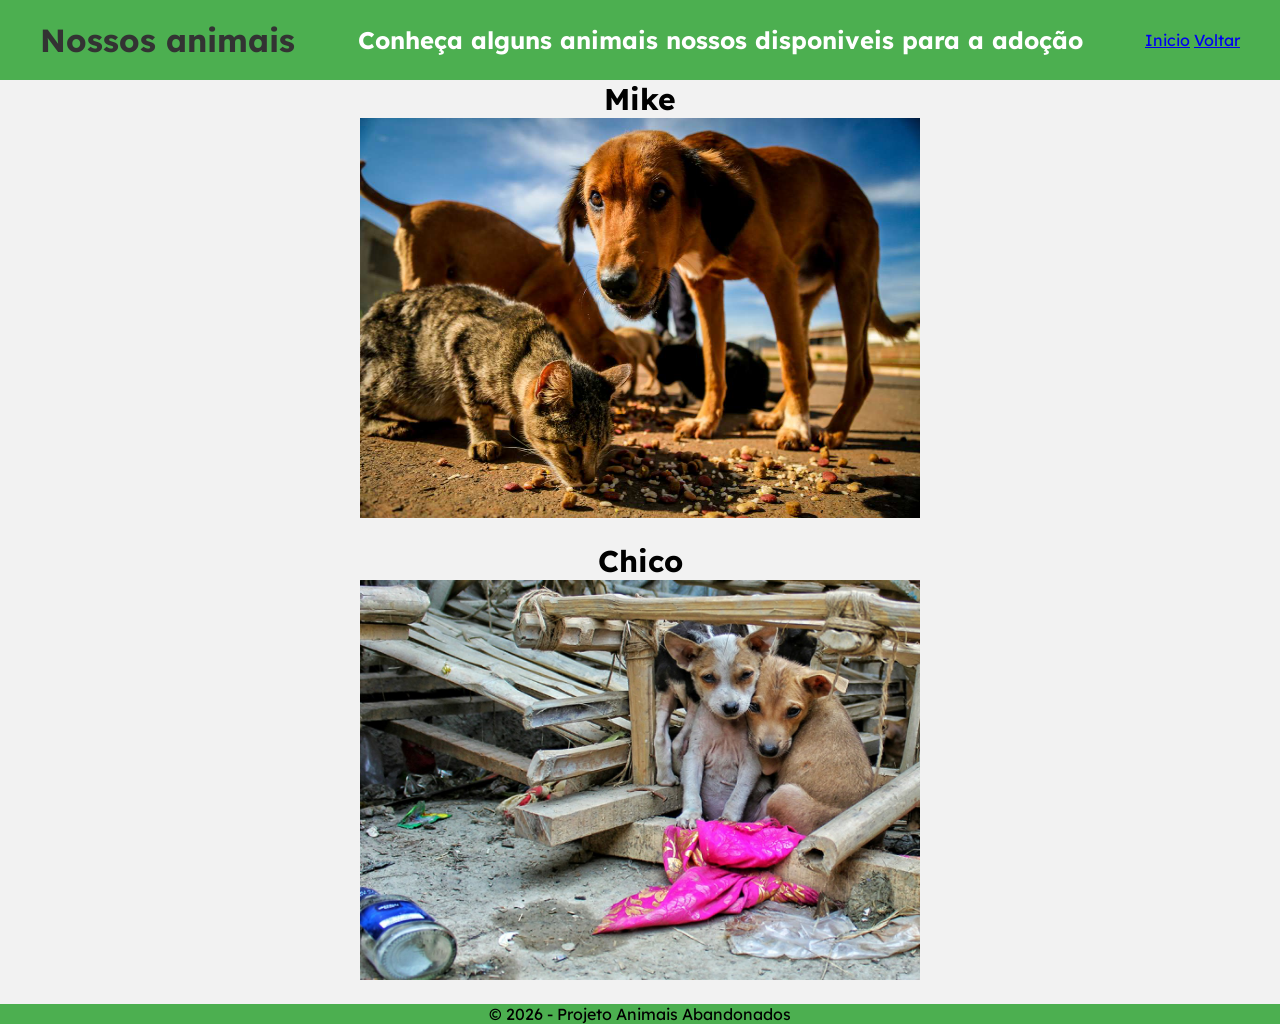
==== animais.html @ 448b2e73 "site corrigido" ====
<!DOCTYPE html>
<html lang="pt-br">
<head>
    <meta charset="UTF-8">
    <meta name="viewport" content="width=device-width, initial-scale=1.0">
    <title>Animais para adoção  </title>
    <link rel="stylesheet" href="assets/css/animais.css">
</head>
<body>

    <div class="rodape">
        <h1>Nossos animais</h1>
        <h2>Conheça alguns animais nossos disponiveis para a adoção</h2>
        <nav>
            <ul>
                <a href="index.html">Inicio</a>
                <a href="sobre.html">Voltar</a>
            </ul>
        </nav>
    </div>

    <div class="imagem1">
        <h3>Mike</h3>
        <img src="assets/img/animal1.jpg" width="560px" height="400px" alt="Mike">

    <br>
    <br>

        <h3>Chico</h3>
        <img src="assets/img/animal2.jpg" width="560px" height="400px" alt="Chico">
    </div>

    <br>

    <footer>
        <p>&copy; 2026 - Projeto Animais Abandonados</p>
    </footer>
    
</body>
</html>
---- assets/css/animais.css ----
@import url('https://fonts.googleapis.com/css2?family=Lexend+Deca:wght@100..900&family=Onest:wght@100..900&display=swap');

*{
    margin: 0;
    padding: 0;
}

body {
    font-family: "Lexend Deca";
    background-color: #f2f2f2;
    text-align: center; 
}

.rodape {
    background:#4CAF50;
    color:white;
    padding:20px 40px;
    display:flex;
    justify-content:space-between;
    align-items:center;
}

h1 {
    color: #333;
}

h3 {
    font-size: 30px;
}

.botoes a {
    text-decoration: none;
    background-color: #4CAF50;
    color: white;
    padding: 10px 20px;
    margin: 10px;
    border-radius: 5px;
}

footer {
    background-color: #4CAF50;
    color: black;
    position: absolute;
    bottom: 10; width: 100%;
}
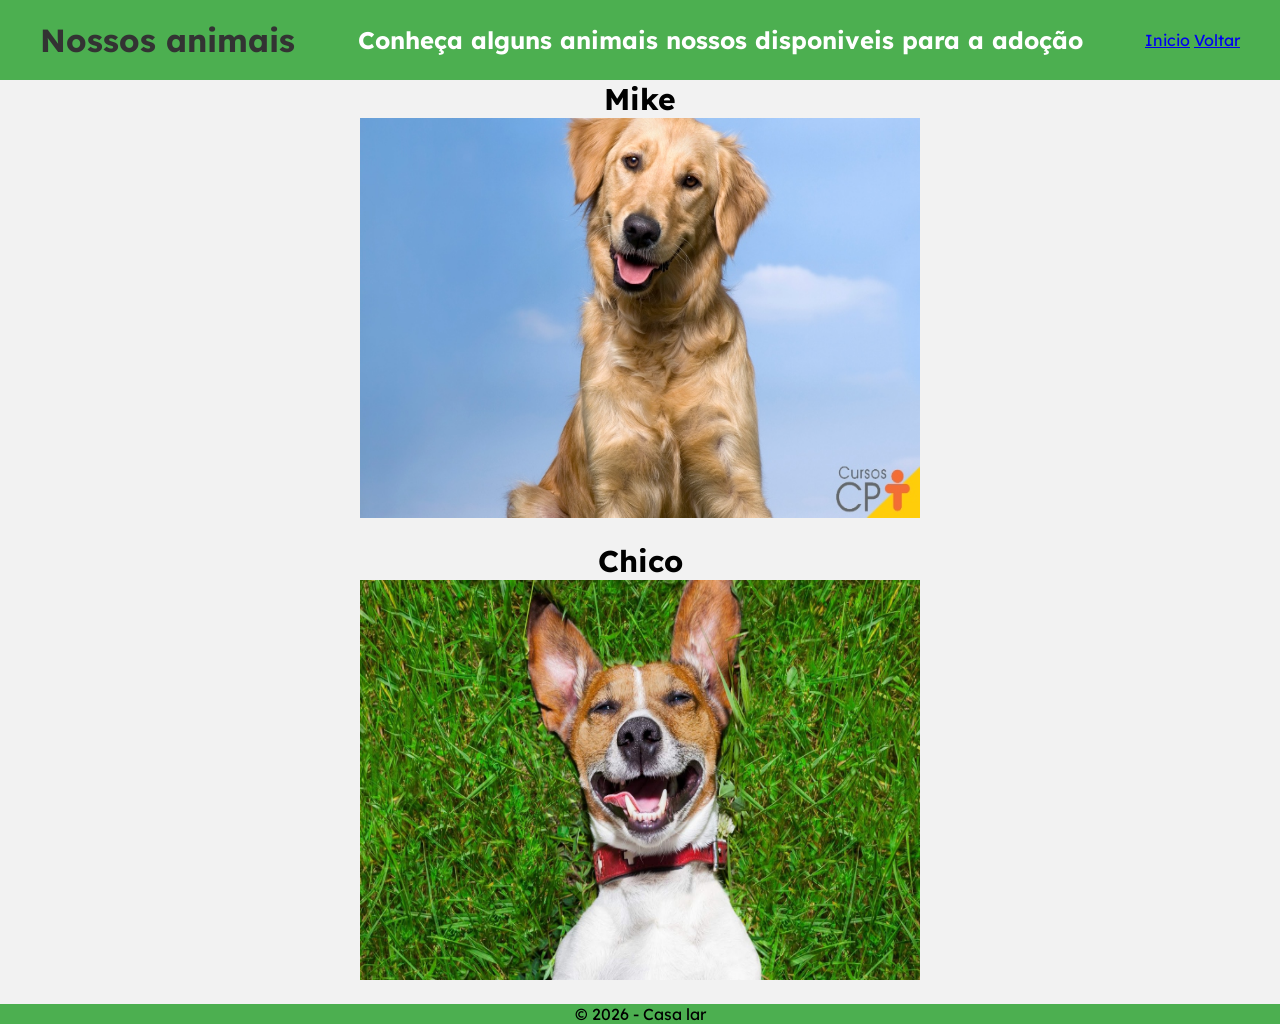
==== commit 9e9356d9: "site corrigido 2" ====
--- a/animais.html
+++ b/animais.html
@@ -21,19 +21,19 @@
 
     <div class="imagem1">
         <h3>Mike</h3>
-        <img src="assets/img/animal1.jpg" width="560px" height="400px" alt="Mike">
+        <img src="assets/img/racas-de-cachorro-golden-retriever-cpt11.jpg" width="560px" height="400px" alt="Mike">
 
     <br>
     <br>
 
         <h3>Chico</h3>
-        <img src="assets/img/animal2.jpg" width="560px" height="400px" alt="Chico">
+        <img src="assets/img/unnamed.jpg" width="560px" height="400px" alt="Chico">
     </div>
 
     <br>
 
     <footer>
-        <p>&copy; 2026 - Projeto Animais Abandonados</p>
+        <p>&copy; 2026 - Casa lar</p>
     </footer>
     
 </body>
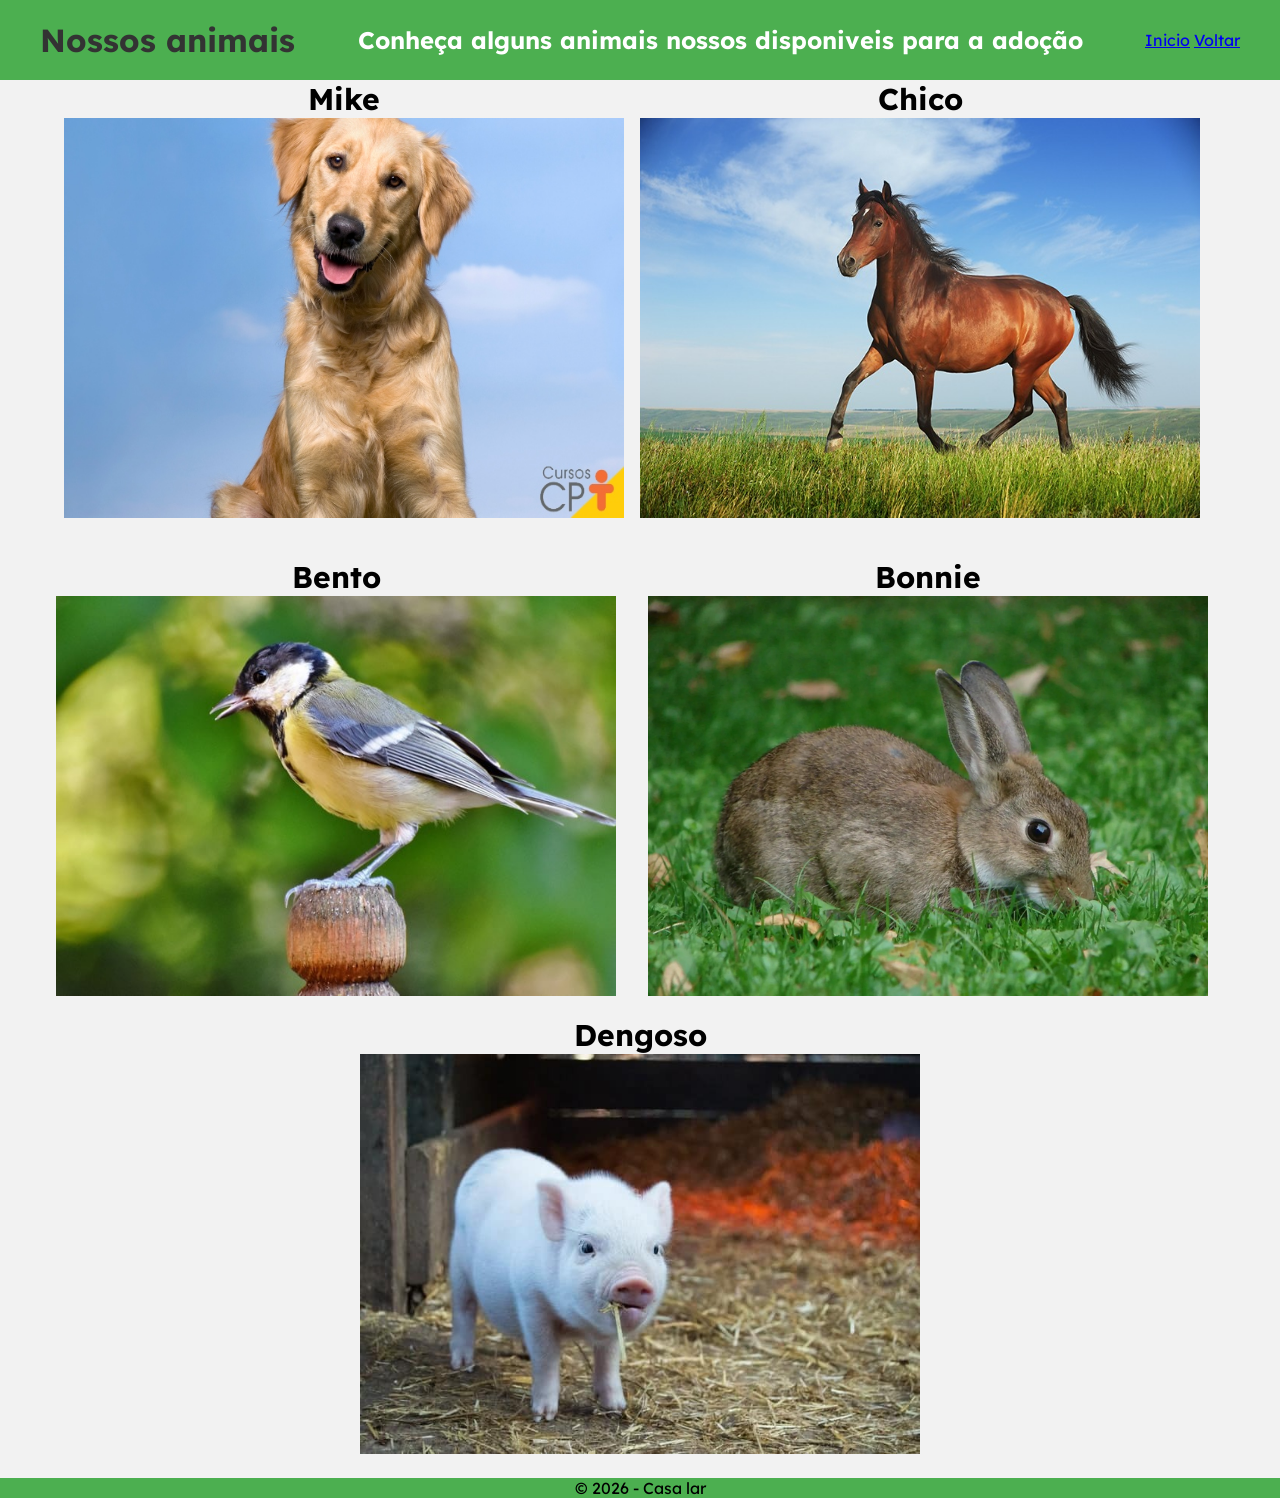
==== commit 2b3948af: "site acabado" ====
--- a/animais.html
+++ b/animais.html
@@ -1,11 +1,13 @@
 <!DOCTYPE html>
 <html lang="pt-br">
+
 <head>
     <meta charset="UTF-8">
     <meta name="viewport" content="width=device-width, initial-scale=1.0">
-    <title>Animais para adoção  </title>
+    <title>Animais para adoção </title>
     <link rel="stylesheet" href="assets/css/animais.css">
 </head>
+
 <body>
 
     <div class="rodape">
@@ -19,15 +21,53 @@
         </nav>
     </div>
 
-    <div class="imagem1">
+    <div class="imagem">
+
+    <div>
+
         <h3>Mike</h3>
         <img src="assets/img/racas-de-cachorro-golden-retriever-cpt11.jpg" width="560px" height="400px" alt="Mike">
+
+        <br>
+        <br>
+
+    </div>
+
+    <div>
+        <h3>Chico</h3>
+        <img src="assets/img/cavalo.jpeg" width="560px" height="400px" alt="Chico">
+
+    </div>
 
     <br>
     <br>
 
-        <h3>Chico</h3>
-        <img src="assets/img/unnamed.jpg" width="560px" height="400px" alt="Chico">
+    <div>
+
+        <h3>Bento</h3>
+        <img src="assets/img/passaro.jpeg" width="560px" height="400px" alt="bento">
+
+    </div>
+
+    <br>
+    <br>
+
+    <div>
+
+        <h3>Bonnie</h3>
+        <img src="assets/img/bonnie.jpeg" width="560px" height="400px" alt="bonnie">
+
+    </div>
+
+    <br>
+    <br>
+
+    <div>
+
+        <h3>Dengoso</h3>
+        <img src="assets/img/dengoso.jpeg" width="560px" height="400px" alt="Desengoso">
+
+    </div>
     </div>
 
     <br>
@@ -35,6 +75,7 @@
     <footer>
         <p>&copy; 2026 - Casa lar</p>
     </footer>
-    
+
 </body>
+
 </html>
--- a/assets/css/animais.css
+++ b/assets/css/animais.css
@@ -28,6 +28,14 @@
     font-size: 30px;
 }
 
+.imagem {
+    justify-content: center;
+    display: flex;
+    flex-wrap: wrap;
+    gap: 1em;
+
+}
+
 .botoes a {
     text-decoration: none;
     background-color: #4CAF50;
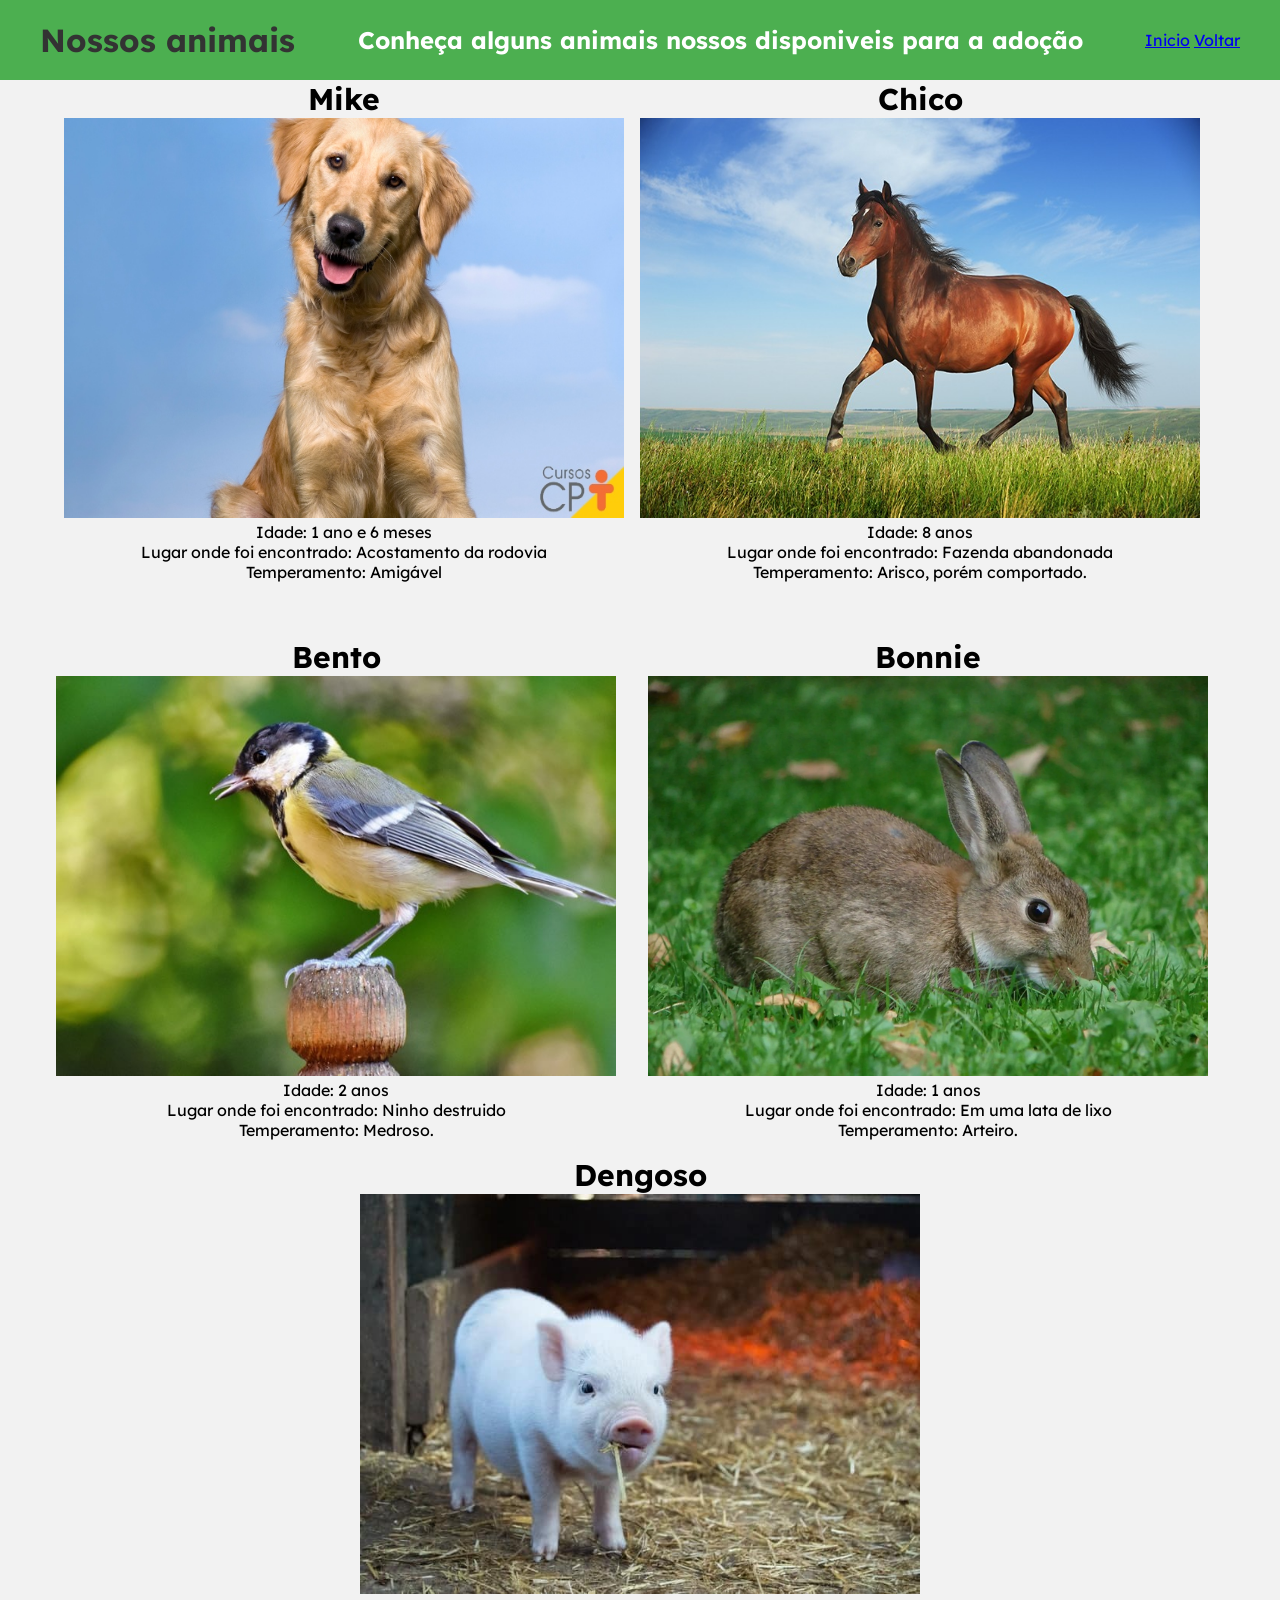
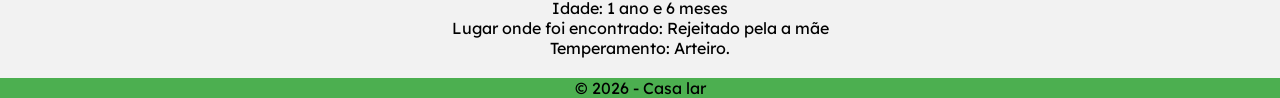
==== commit 81207bb9: "animais explicados" ====
--- a/animais.html
+++ b/animais.html
@@ -27,6 +27,7 @@
 
         <h3>Mike</h3>
         <img src="assets/img/racas-de-cachorro-golden-retriever-cpt11.jpg" width="560px" height="400px" alt="Mike">
+        <p>Idade: 1 ano e 6 meses <br> Lugar onde foi encontrado: Acostamento da rodovia <br> Temperamento: Amigável</p>
 
         <br>
         <br>
@@ -36,6 +37,7 @@
     <div>
         <h3>Chico</h3>
         <img src="assets/img/cavalo.jpeg" width="560px" height="400px" alt="Chico">
+        <p>Idade: 8 anos <br> Lugar onde foi encontrado: Fazenda abandonada <br> Temperamento: Arisco, porém comportado.</p>
 
     </div>
 
@@ -46,6 +48,7 @@
 
         <h3>Bento</h3>
         <img src="assets/img/passaro.jpeg" width="560px" height="400px" alt="bento">
+        <p>Idade: 2 anos <br> Lugar onde foi encontrado: Ninho destruido <br> Temperamento: Medroso.</p>
 
     </div>
 
@@ -56,6 +59,7 @@
 
         <h3>Bonnie</h3>
         <img src="assets/img/bonnie.jpeg" width="560px" height="400px" alt="bonnie">
+        <p>Idade: 1 anos <br> Lugar onde foi encontrado: Em uma lata de lixo <br> Temperamento: Arteiro.</p>
 
     </div>
 
@@ -66,6 +70,7 @@
 
         <h3>Dengoso</h3>
         <img src="assets/img/dengoso.jpeg" width="560px" height="400px" alt="Desengoso">
+        <p>Idade: 1 ano e 6 meses <br> Lugar onde foi encontrado: Rejeitado pela a mãe <br> Temperamento: Arteiro.</p>
 
     </div>
     </div>
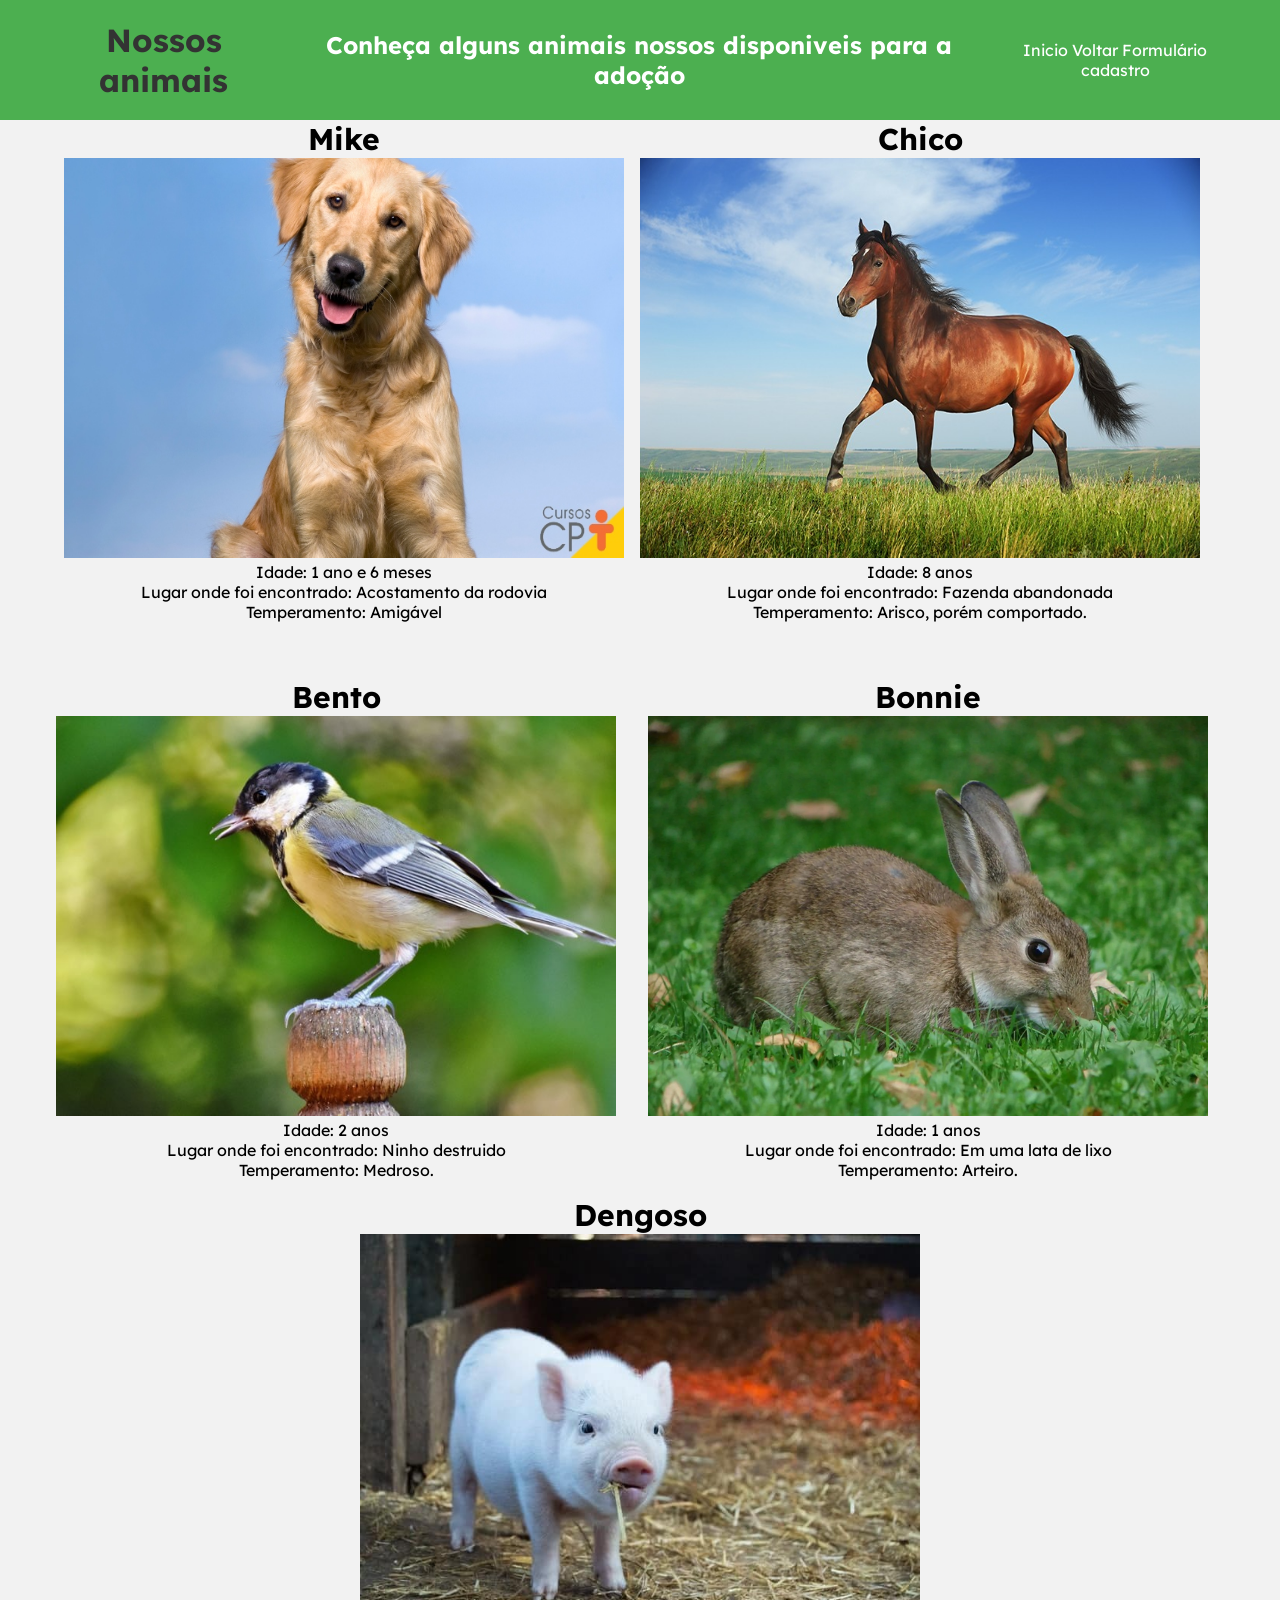
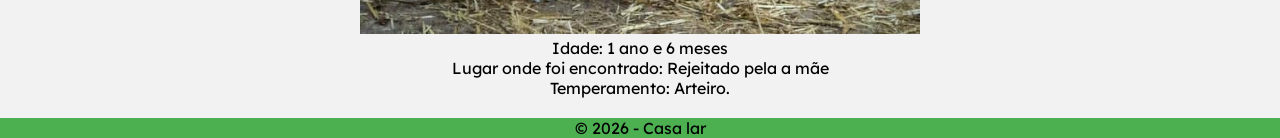
==== commit f1bc753c: "css corrigido" ====
--- a/animais.html
+++ b/animais.html
@@ -17,6 +17,7 @@
             <ul>
                 <a href="index.html">Inicio</a>
                 <a href="sobre.html">Voltar</a>
+                <a href="form.html">Formulário cadastro</a>
             </ul>
         </nav>
     </div>
--- a/assets/css/animais.css
+++ b/assets/css/animais.css
@@ -20,6 +20,11 @@
     align-items:center;
 }
 
+.rodape a, a:visited, a:link {
+    color:  white;
+    text-decoration: none;
+}
+
 h1 {
     color: #333;
 }
@@ -36,15 +41,6 @@
 
 }
 
-.botoes a {
-    text-decoration: none;
-    background-color: #4CAF50;
-    color: white;
-    padding: 10px 20px;
-    margin: 10px;
-    border-radius: 5px;
-}
-
 footer {
     background-color: #4CAF50;
     color: black;
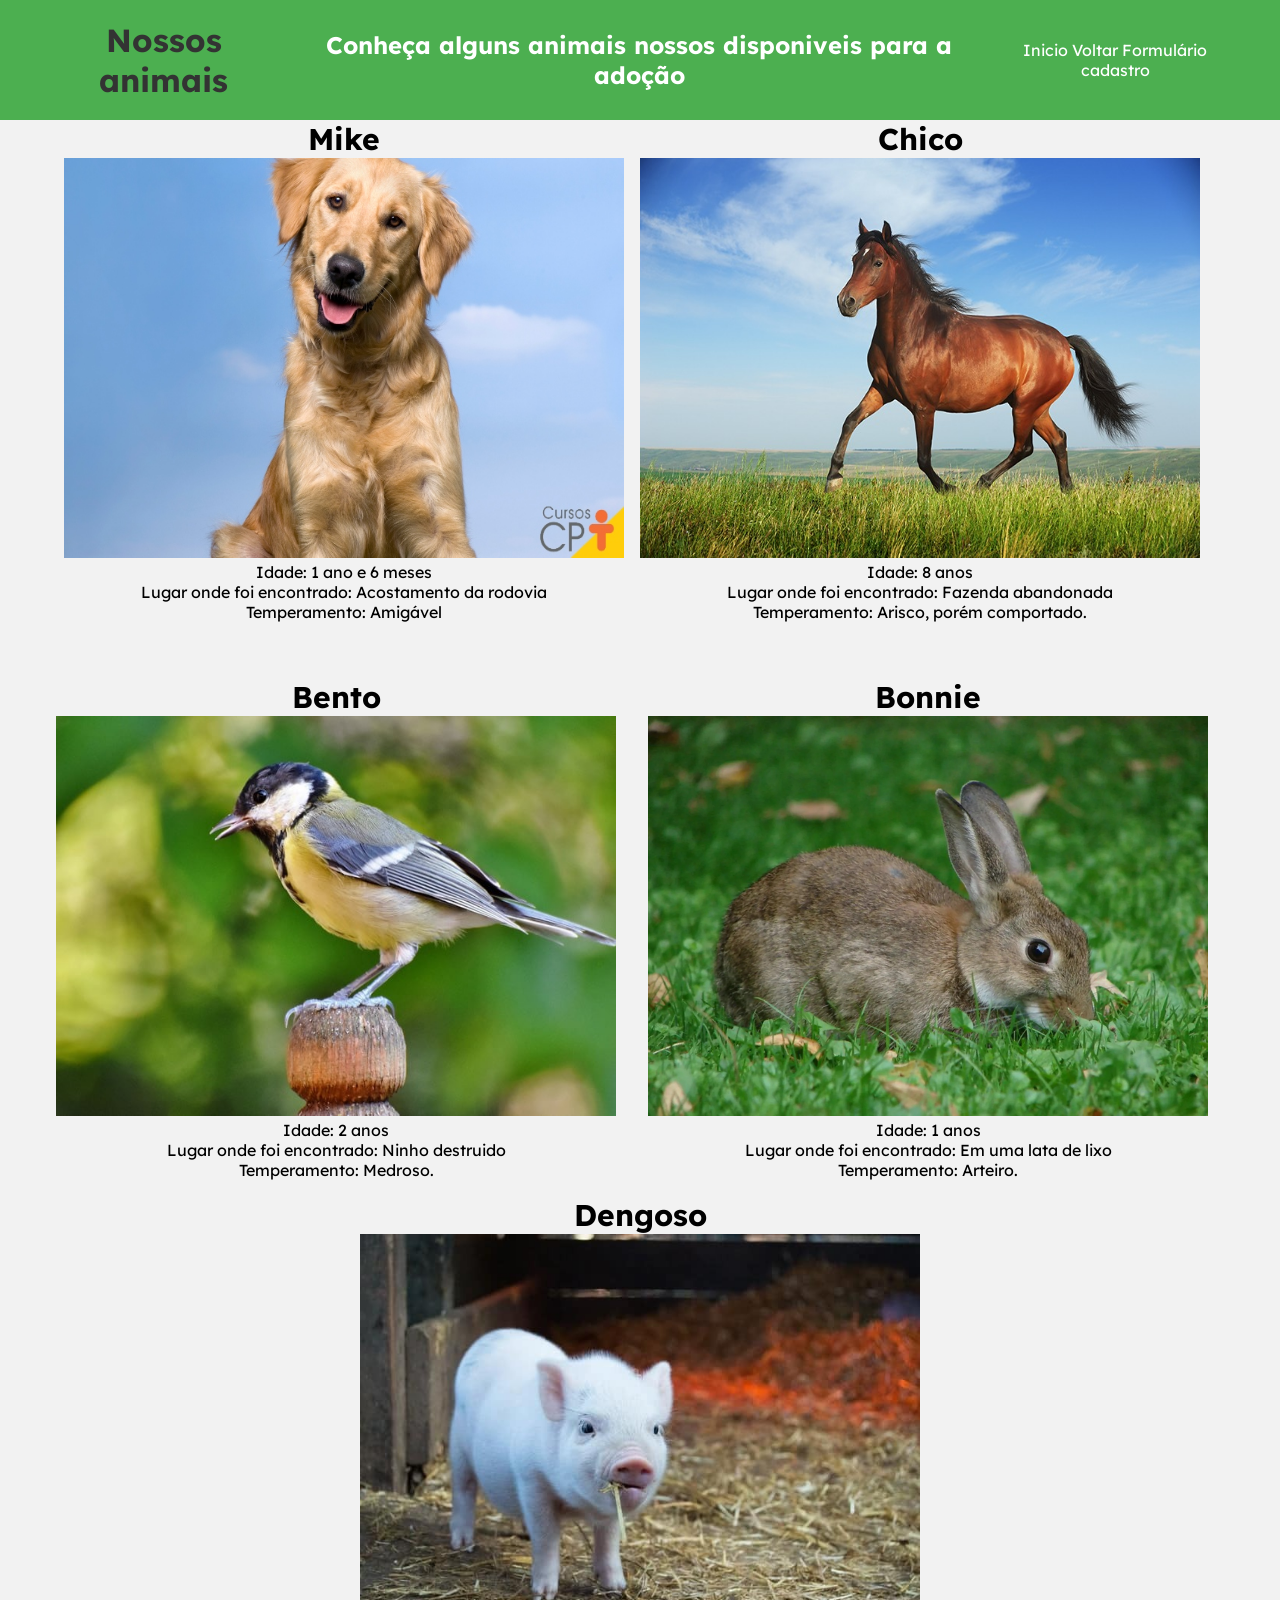
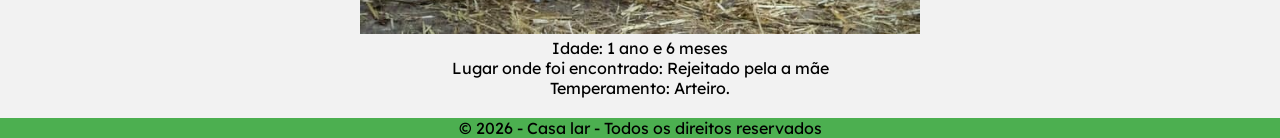
==== commit bc90c129: "form" ====
--- a/animais.html
+++ b/animais.html
@@ -79,7 +79,7 @@
     <br>
 
     <footer>
-        <p>&copy; 2026 - Casa lar</p>
+        <p>&copy; 2026 - Casa lar - Todos os direitos reservados</p>
     </footer>
 
 </body>
